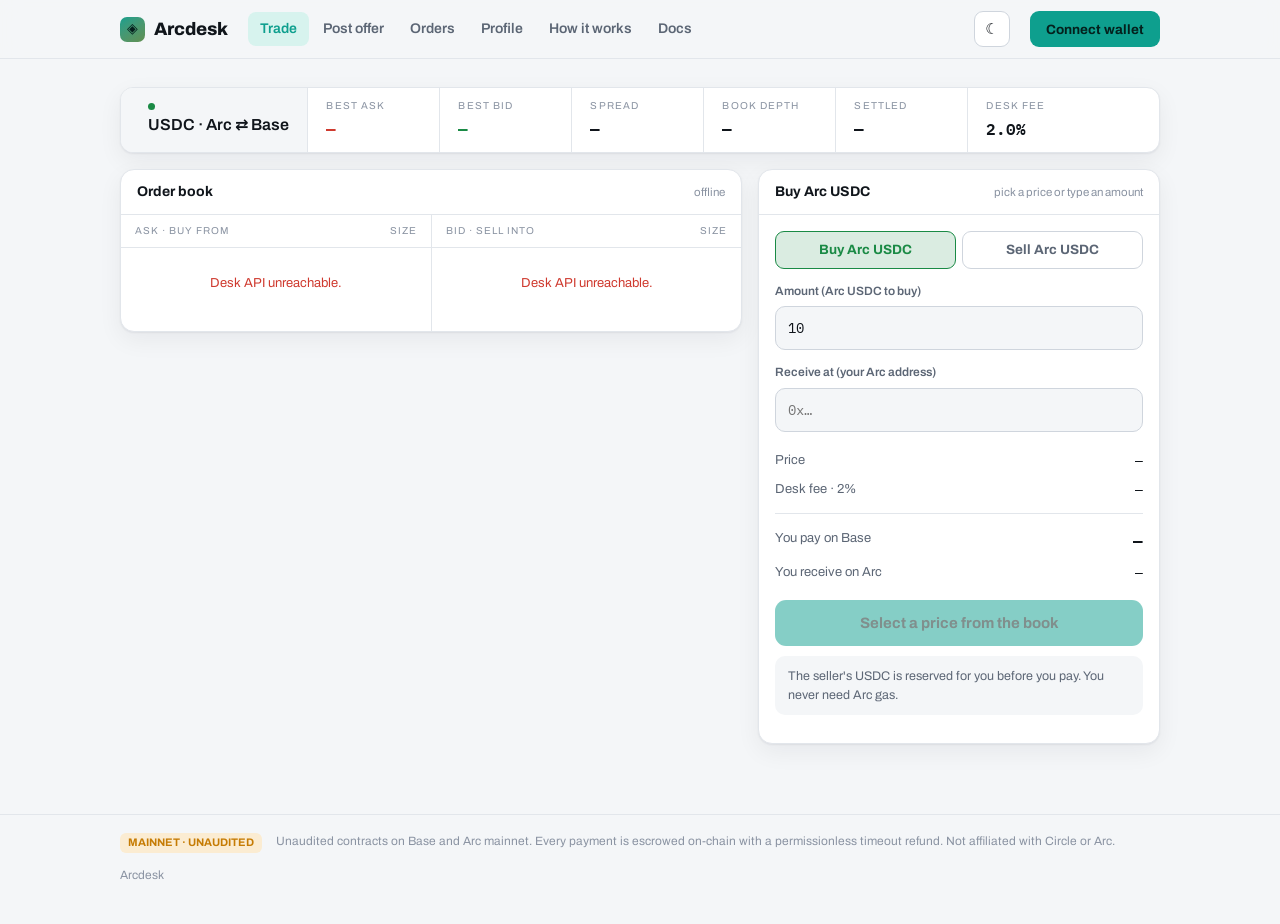
==== web/index.html @ 7fc75773 "Arcdesk: two-sided non-custodial OTC desk for USDC between Base and Arc One symmetric escrow contrac" ====
<!DOCTYPE html>
<html lang="en">
<head>
<meta charset="utf-8">
<meta name="viewport" content="width=device-width, initial-scale=1">
<title>Arcdesk</title>
<link rel="icon" type="image/svg+xml" href="favicon.svg">
<link rel="preconnect" href="https://fonts.googleapis.com">
<link rel="preconnect" href="https://fonts.gstatic.com" crossorigin>
<link rel="stylesheet" href="https://fonts.googleapis.com/css2?family=Archivo:wght@500;600;700;800&family=IBM+Plex+Mono:wght@400;500;600&display=swap">
<link rel="stylesheet" href="style.css">
</head>
<body>
<header><div class="wrap bar">
  <a class="brand" href="index.html"><span class="spark">&#9672;</span> Arcdesk</a>
  <nav class="menu">
    <a href="index.html" data-page="trade">Trade</a>
    <a href="post.html" data-page="post">Post offer</a>
    <a href="orders.html" data-page="orders">Orders</a>
    <a href="profile.html" data-page="profile">Profile</a>
    <a href="how.html" data-page="how">How it works</a>
    <a href="docs.html" data-page="docs">Docs</a>
  </nav>
  <div class="grow"></div>
  <button class="themebtn" id="themebtn" aria-label="Toggle theme">☾</button>
  <button class="connect" id="connect">Connect wallet</button>
</div></header>
<main><div class="wrap">

<div class="strip">
  <div class="cell pair"><span></span><b><span class="dot"></span> USDC · Arc &#8644; Base</b></div>
  <div class="cell ask"><span>Best ask</span><b class="mono" id="s-ask">—</b></div>
  <div class="cell bid"><span>Best bid</span><b class="mono" id="s-bid">—</b></div>
  <div class="cell"><span>Spread</span><b class="mono" id="s-spread">—</b></div>
  <div class="cell"><span>Book depth</span><b class="mono" id="s-depth">—</b></div>
  <div class="cell"><span>Settled</span><b class="mono" id="s-trades">—</b></div>
  <div class="cell"><span>Desk fee</span><b class="mono">2.0%</b></div>
</div>

<div class="exchange">
  <div class="panel">
    <div class="ph"><b>Order book</b><span id="bookmeta">price per 1 Arc USDC, fee included</span></div>
    <div class="bookcols">
      <div class="bookcol asks">
        <div class="colhead"><div>Ask · buy from</div><div class="r">Size</div></div>
        <div id="asks"><p class="emptybook">loading…</p></div>
      </div>
      <div class="bookcol bids">
        <div class="colhead"><div>Bid · sell into</div><div class="r">Size</div></div>
        <div id="bids"><p class="emptybook">loading…</p></div>
      </div>
    </div>
  </div>

  <div class="panel">
    <div class="ph"><b id="tk-title">Trade</b><span id="tk-hint">pick a price or type an amount</span></div>
    <div class="ticket">
      <div class="tside">
        <button data-side="ask" aria-pressed="true">Buy Arc USDC</button>
        <button data-side="bid" aria-pressed="false">Sell Arc USDC</button>
      </div>
      <div class="field">
        <label for="bf-amt" id="bf-amtlabel">Amount (Arc USDC)</label>
        <input class="input mono" id="bf-amt" inputmode="decimal" value="10">
      </div>
      <div class="field">
        <label for="bf-recv" id="bf-recvlabel">Receive at (your Arc address)</label>
        <input class="input mono" id="bf-recv" placeholder="0x…">
      </div>
      <div class="tline"><span id="tk-pricelabel">Price</span><b class="mono" id="tk-price">—</b></div>
      <div class="tline"><span>Desk fee · 2%</span><b class="mono" id="tk-fee">—</b></div>
      <div class="tsep"></div>
      <div class="tline big"><span id="tk-totlabel">You pay</span><b class="mono" id="tk-total">—</b></div>
      <div class="tline"><span id="tk-getlabel">You receive</span><b class="mono" id="tk-get">—</b></div>
      <ul class="steps" id="bf-steps" style="display:none;margin:12px 0 0"></ul>
      <button class="cta" id="bf-go" style="margin-top:14px" disabled>Select a price</button>
      <p class="note" style="margin-top:10px;font-size:12.5px" id="tk-note"></p>
    </div>
  </div>
</div>


</div></main>
<footer><div class="wrap">
  <span class="flag">MAINNET · UNAUDITED</span>
  Unaudited contracts on Base and Arc mainnet. Every payment is escrowed on-chain with a
  permissionless timeout refund. Not affiliated with Circle or Arc.
  <span class="grow" style="flex:1"></span><span>Arcdesk</span>
</div></footer>
<script src="app.js"></script>
<script>
initNav("trade");

let offers = [], bids = [], chosen = null, side = "ask";

// Everything is quoted as price per 1 Arc USDC with the desk fee included, so the two sides
// of the book compare directly even though they settle on opposite chains.
const askPrice = (o) => (1 + o.premiumBps / 10000) * 1.02;
const bidPrice = (b) => (1 + b.premiumBps / 10000);
const usd = (n) => "$" + n.toFixed(3);

async function load() {
  try {
    const [o, b, st] = await Promise.all([api("/offers"), api("/bids"), api("/stats")]);
    offers = o.offers; bids = b.bids;
    $("#s-trades").textContent = st.trades;
    render();
  } catch (e) {
    $("#asks").innerHTML = $("#bids").innerHTML =
      '<p class="emptybook" style="color:var(--crit)">Desk API unreachable.</p>';
    $("#bookmeta").textContent = "offline";
  }
}

function render() {
  const asks = offers.slice().sort((a, z) => askPrice(a) - askPrice(z));
  const bds  = bids.slice().sort((a, z) => bidPrice(z) - bidPrice(a));
  const maxA = Math.max(1, ...asks.map((o) => Number(o.remaining)));
  const maxB = Math.max(1, ...bds.map((b) => Number(b.remaining)));

  $("#asks").innerHTML = asks.length ? asks.map((o) =>
    `<div class="lvl" data-ask="${o.offerId}">
       <div class="depth" style="width:${(Number(o.remaining) / maxA * 100).toFixed(1)}%"></div>
       <div class="p">${usd(askPrice(o))}</div><div class="s">${fmt6(o.remaining)}</div></div>`).join("")
    : '<p class="emptybook"><b>No asks</b>Nobody is selling Arc USDC yet.</p>';

  $("#bids").innerHTML = bds.length ? bds.map((b) =>
    `<div class="lvl" data-bid="${b.offerId}">
       <div class="depth" style="width:${(Number(b.remaining) / maxB * 100).toFixed(1)}%"></div>
       <div class="p">${usd(bidPrice(b))}</div><div class="s">${fmt6(b.remaining)}</div></div>`).join("")
    : '<p class="emptybook"><b>No bids</b>Nobody is buying Arc USDC yet.</p>';

  const bestAsk = asks.length ? askPrice(asks[0]) : null;
  const bestBid = bds.length ? bidPrice(bds[0]) : null;
  $("#s-ask").textContent = bestAsk ? usd(bestAsk) : "—";
  $("#s-bid").textContent = bestBid ? usd(bestBid) : "—";
  $("#s-spread").textContent = bestAsk && bestBid ? ((bestAsk - bestBid) * 100).toFixed(1) + "¢" : "—";
  const depth = offers.reduce((s, o) => s + Number(o.remaining), 0) + bids.reduce((s, b) => s + Number(b.remaining), 0);
  $("#s-depth").textContent = depth ? fmt6(String(Math.round(depth))) : "—";

  $$("[data-ask]").forEach((el) => el.addEventListener("click", () => pick("ask", offers.find((o) => o.offerId === el.dataset.ask))));
  $$("[data-bid]").forEach((el) => el.addEventListener("click", () => pick("bid", bids.find((b) => b.offerId === el.dataset.bid))));
  if (chosen) {
    const still = (side === "ask" ? offers : bids).find((x) => x.offerId === chosen.offerId);
    chosen = still || null;
    if (!chosen) quote();
  }
  markSelected();
}

function markSelected() {
  $$(".lvl").forEach((el) => el.classList.toggle("sel",
    chosen && (el.dataset.ask === chosen.offerId || el.dataset.bid === chosen.offerId)));
}

function setSide(s) {
  side = s;
  $$(".tside button").forEach((b) => b.setAttribute("aria-pressed", String(b.dataset.side === s)));
  const buying = s === "ask";
  $("#tk-title").textContent = buying ? "Buy Arc USDC" : "Sell Arc USDC";
  $("#bf-amtlabel").textContent = buying ? "Amount (Arc USDC to buy)" : "Amount (Arc USDC to sell)";
  $("#bf-recvlabel").textContent = buying ? "Receive at (your Arc address)" : "Receive Base USDC at";
  $("#tk-totlabel").textContent = buying ? "You pay on Base" : "You send on Arc";
  $("#tk-getlabel").textContent = buying ? "You receive on Arc" : "You receive on Base";
  $("#tk-note").textContent = buying
    ? "The seller's USDC is reserved for you before you pay. You never need Arc gas."
    : "The buyer's USDC is reserved for you before you send anything. You never need Base gas.";
  markSelected();
  quote();
}
// Switching sides by hand clears the picked level; clicking a level switches side and keeps it.
$$(".tside button").forEach((b) => b.addEventListener("click", () => {
  chosen = null;
  setSide(b.dataset.side);
}));

function pick(s, o) {
  if (!o) return;
  chosen = o;
  setSide(s);
  if (wallet.addr && !$("#bf-recv").value) $("#bf-recv").value = wallet.addr;
}

function quote() {
  const amt = Math.round((parseFloat($("#bf-amt").value) || 0) * 1e6);
  const go = $("#bf-go");
  if (!chosen) {
    $("#tk-price").textContent = $("#tk-fee").textContent = $("#tk-total").textContent = $("#tk-get").textContent = "—";
    go.disabled = true; go.textContent = "Select a price from the book";
    return;
  }
  const price = side === "ask" ? askPrice(chosen) : bidPrice(chosen);
  $("#tk-price").textContent = usd(price);
  if (side === "ask") {
    const proceeds = Math.floor(amt * (10000 + chosen.premiumBps) / 10000);
    const fee = Math.floor(proceeds * 200 / 10000);
    $("#tk-fee").textContent = fmt6(String(fee));
    $("#tk-total").textContent = fmt6(String(proceeds + fee)) + " USDC";
    $("#tk-get").textContent = fmt6(String(amt)) + " USDC";
    go.textContent = "Buy " + fmt6(String(amt)) + " Arc USDC";
  } else {
    const payout = Math.floor(amt * (10000 + chosen.premiumBps) / 10000);
    const fee = Math.floor(payout * 200 / 10000);
    $("#tk-fee").textContent = fmt6(String(fee));
    $("#tk-total").textContent = fmt6(String(amt)) + " USDC";
    $("#tk-get").textContent = fmt6(String(payout - fee)) + " USDC";
    go.textContent = "Sell " + fmt6(String(amt)) + " Arc USDC";
  }
  go.disabled = amt <= 0;
}
$("#bf-amt").addEventListener("input", quote);

const ASK_STEPS = [
  ["Reserved for you", "the seller's USDC is set aside before you pay"],
  ["Approve USDC", "wallet transaction 1 of 2, on Base"],
  ["Payment locked", "wallet transaction 2 of 2, escrowed under a hashlock"],
  ["Delivered on Arc", "the desk submits it — you spend no Arc gas"],
];
const BID_STEPS = [
  ["Reserved for you", "the buyer's USDC is set aside before you send anything"],
  ["Approve USDC", "wallet transaction 1 of 2, on Arc"],
  ["Arc USDC locked", "wallet transaction 2 of 2, escrowed under a hashlock"],
  ["Paid on Base", "the desk releases the Base USDC to your address"],
];
function drawSteps(state) {
  const steps = side === "ask" ? ASK_STEPS : BID_STEPS;
  const ul = $("#bf-steps");
  ul.style.display = "block";
  ul.innerHTML = steps.map((s, i) =>
    `<li class="${i < state ? "done" : i === state ? "active" : ""}"><span class="k">${i < state ? "&#10003;" : i + 1}</span>
     <div class="tx"><b>${s[0]}</b><span>${s[1]}</span></div></li>`).join("");
}

$("#bf-go").addEventListener("click", async () => {
  try {
    if (!chosen) return;
    if (!wallet.addr) await wallet.connect();
    const recv = $("#bf-recv").value.trim();
    if (!/^0x[0-9a-fA-F]{40}$/.test(recv)) return toast("Enter a valid receive address.", "err");
    const amt = Math.round((parseFloat($("#bf-amt").value) || 0) * 1e6);
    if (amt <= 0) return toast("Enter an amount.", "err");
    $("#bf-go").disabled = true;
    drawSteps(0);

    const isAsk = side === "ask";
    const ord = isAsk
      ? await api("/orders", { method: "POST", body: JSON.stringify({
          offerId: chosen.offerId, amount6: String(amt), takerSource: wallet.addr, recipientArc: recv }) })
      : await api("/fills", { method: "POST", body: JSON.stringify({
          offerId: chosen.offerId, amount6: String(amt), sellerArc: wallet.addr, recipientSource: recv }) });
    drawSteps(1);

    const chain = isAsk ? "source" : "arc";
    const total = BigInt(ord.lockPayment.proceeds) + BigInt(ord.lockPayment.fee);
    await wallet.waitTx(await wallet.send(ord.usdc, dataApprove(ord.escrow, total), chain), chain);
    drawSteps(2);
    await wallet.waitTx(await wallet.send(ord.escrow, dataLockPayment(ord.lockPayment), chain), chain);
    drawSteps(3);
    toast(isAsk ? "Payment locked. Delivering on Arc…" : "Arc USDC locked. Releasing your Base USDC…");

    for (let i = 0; i < 60; i++) {
      const st = (await api("/orders/" + ord.orderId)).status;
      if (st === "delivered") { drawSteps(4); toast("Settled. Check your wallet."); break; }
      if (st === "refunded") { toast("Order refunded.", "err"); break; }
      await new Promise((r) => setTimeout(r, 4000));
    }
    location.href = "orders.html";
  } catch (e) {
    toast(e.message, "err");
  } finally { quote(); }
});

setSide("ask");
load();
setInterval(load, 12000);
</script>
</body>
</html>
---- web/style.css ----
/* Arcdesk — shared stylesheet. Dark-first trading desk look: ink ground, mono data,
   teal action + amber urgency. */
:root {
  --ground: #0d1117;
  --surface: #161b22;
  --elevated: #1b222c;
  --line: #262d38;
  --line-strong: #333c49;
  --ink: #e8ecf2;
  --muted: #98a2b3;
  --faint: #6b7482;
  --teal: #35d0ba;
  --teal-soft: #12312e;
  --amber: #f5a524;
  --amber-soft: #35290f;
  --good: #3fb950;
  --crit: #f85149;
  --crit-soft: #3a1a18;
  --shadow: 0 1px 2px rgba(0,0,0,.4), 0 12px 32px rgba(0,0,0,.35);
  color-scheme: dark;
}
/* explicit user choice (theme button) beats the OS setting */
:root[data-theme="light"] {
  --ground: #f4f6f8; --surface: #fff; --elevated: #fff;
  --line: #e2e6eb; --line-strong: #cfd5dd;
  --ink: #10151b; --muted: #5c6675; --faint: #8a93a2;
  --teal: #0e9f8e; --teal-soft: #d7f3ee;
  --amber: #c67c05; --amber-soft: #fbecd2;
  --good: #1a8a45; --crit: #cf3a2f; --crit-soft: #fbe3e0;
  --shadow: 0 1px 2px rgba(16,21,27,.06), 0 8px 24px rgba(16,21,27,.06);
  color-scheme: light;
}
:root[data-theme="dark"] {
  --ground: #0d1117; --surface: #161b22; --elevated: #1b222c;
  --line: #262d38; --line-strong: #333c49;
  --ink: #e8ecf2; --muted: #98a2b3; --faint: #6b7482;
  --teal: #35d0ba; --teal-soft: #12312e;
  --amber: #f5a524; --amber-soft: #35290f;
  --good: #3fb950; --crit: #f85149; --crit-soft: #3a1a18;
  --shadow: 0 1px 2px rgba(0,0,0,.4), 0 12px 32px rgba(0,0,0,.35);
  color-scheme: dark;
}
@media (prefers-color-scheme: light) {
  :root:not([data-theme="dark"]) {
    --ground: #f4f6f8; --surface: #fff; --elevated: #fff;
    --line: #e2e6eb; --line-strong: #cfd5dd;
    --ink: #10151b; --muted: #5c6675; --faint: #8a93a2;
    --teal: #0e9f8e; --teal-soft: #d7f3ee;
    --amber: #c67c05; --amber-soft: #fbecd2;
    --good: #1a8a45; --crit: #cf3a2f; --crit-soft: #fbe3e0;
    --shadow: 0 1px 2px rgba(16,21,27,.06), 0 8px 24px rgba(16,21,27,.06);
    color-scheme: light;
  }
}
* { box-sizing: border-box; }
body {
  margin: 0; background: var(--ground); color: var(--ink);
  font-family: "Archivo", system-ui, sans-serif; line-height: 1.45;
  -webkit-font-smoothing: antialiased;
  /* sticky footer: short pages keep the TESTNET bar pinned to the bottom */
  min-height: 100vh; display: flex; flex-direction: column;
}
main { flex: 1; }
.mono { font-family: "IBM Plex Mono", ui-monospace, monospace; font-variant-numeric: tabular-nums; }
h1, h2, h3 { margin: 0 0 8px; text-wrap: balance; letter-spacing: -.01em; }
p { margin: 0 0 12px; }
a { color: var(--teal); text-decoration: none; }
a:hover { text-decoration: underline; }
button { font-family: inherit; cursor: pointer; }
.wrap { max-width: 1080px; margin: 0 auto; padding: 0 20px; }

/* nav */
header {
  position: sticky; top: 0; z-index: 20; border-bottom: 1px solid var(--line);
  background: color-mix(in srgb, var(--ground) 88%, transparent); backdrop-filter: blur(10px);
}
.bar { display: flex; align-items: center; gap: 20px; height: 58px; }
.brand { display: flex; align-items: center; gap: 9px; font-weight: 800; font-size: 18px; color: var(--ink); }
.brand:hover { text-decoration: none; }
.spark {
  width: 25px; height: 25px; border-radius: 7px; color: #05201d; font-weight: 800; font-size: 14px;
  display: grid; place-items: center;
  background: linear-gradient(145deg, var(--teal), color-mix(in srgb, var(--teal) 55%, var(--amber)));
}
nav.menu { display: flex; gap: 2px; }
nav.menu a {
  padding: 7px 12px; border-radius: 8px; color: var(--muted); font-weight: 600; font-size: 14px;
}
nav.menu a:hover { color: var(--ink); text-decoration: none; }
nav.menu a.here { color: var(--teal); background: var(--teal-soft); }
.grow { flex: 1; }
.connect {
  height: 36px; padding: 0 15px; border-radius: 9px; border: 1px solid transparent;
  background: var(--teal); color: #04211d; font-weight: 700; font-size: 13.5px;
  display: inline-flex; align-items: center; gap: 7px;
}
.connect.on { background: var(--surface); color: var(--ink); border-color: var(--line-strong); }
.dot { width: 7px; height: 7px; border-radius: 50%; background: var(--good); }

main { padding: 28px 0 70px; }
.pagehead { margin-bottom: 20px; }
.pagehead h1 { font-size: clamp(22px, 3.4vw, 32px); font-weight: 800; }
.pagehead p { color: var(--muted); max-width: 62ch; }

/* cards / panels */
.card {
  background: var(--surface); border: 1px solid var(--line); border-radius: 14px;
  padding: 18px; box-shadow: var(--shadow);
}
.grid2 { display: grid; grid-template-columns: 1fr 1fr; gap: 14px; }
@media (max-width: 760px) { .grid2 { grid-template-columns: 1fr; } }

/* offer rows */
.offer {
  position: relative; overflow: hidden; background: var(--surface);
  border: 1px solid var(--line); border-radius: 13px; padding: 14px 16px; margin-bottom: 10px;
  display: grid; grid-template-columns: 1.2fr .8fr 1fr auto; gap: 12px 18px; align-items: center;
  box-shadow: var(--shadow);
}
.offer.open { border-left: 3px solid color-mix(in srgb, var(--teal) 55%, var(--line)); }
@media (max-width: 700px) { .offer { grid-template-columns: 1fr 1fr; } .offer .buycell { grid-column: 1/-1; } }
.cell label { display: block; font-size: 10px; text-transform: uppercase; letter-spacing: .11em; color: var(--faint); margin-bottom: 3px; }
.amt { font-size: 19px; font-weight: 600; }
.amt small { font-size: 12px; color: var(--muted); font-weight: 500; }
.maker { color: var(--faint); font-size: 12px; }
.prem { font-size: 16px; font-weight: 600; }
.prem.low { color: var(--good); } .prem.mid { color: var(--amber); } .prem.high { color: var(--crit); }
.openflag { color: var(--teal); font-weight: 600; font-size: 12.5px; }
.buy {
  height: 38px; padding: 0 18px; border-radius: 10px; border: 0;
  background: var(--teal); color: #04211d; font-weight: 700; font-size: 14px; white-space: nowrap;
}
.buycell { display: flex; justify-content: flex-end; }

/* forms */
.field { margin-bottom: 14px; }
.field label { display: block; font-size: 12px; font-weight: 600; color: var(--muted); margin-bottom: 6px; }
.input {
  width: 100%; height: 44px; padding: 0 12px; border-radius: 10px;
  border: 1px solid var(--line-strong); background: var(--ground); color: var(--ink);
  font-family: "IBM Plex Mono", monospace; font-size: 14px;
}
.input:focus { outline: none; border-color: var(--teal); box-shadow: 0 0 0 3px color-mix(in srgb, var(--teal) 28%, transparent); }
.cta {
  width: 100%; height: 46px; border-radius: 11px; border: 0;
  background: var(--teal); color: #04211d; font-weight: 700; font-size: 15px;
}
.cta:disabled { opacity: .5; cursor: default; }
.ghost {
  height: 36px; padding: 0 14px; border-radius: 9px; border: 1px solid var(--line-strong);
  background: none; color: var(--muted); font-weight: 600; font-size: 13px;
}

/* badges + status */
.badge { font-size: 11px; font-weight: 700; padding: 3px 9px; border-radius: 999px; }
.badge.done { background: color-mix(in srgb, var(--good) 16%, transparent); color: var(--good); }
.badge.pending { background: var(--amber-soft); color: var(--amber); }
.badge.refund { background: var(--crit-soft); color: var(--crit); }
.badge.neutral { background: var(--line); color: var(--muted); }

/* steps */
.steps { list-style: none; margin: 0; padding: 0; }
.steps li { display: flex; gap: 12px; padding: 8px 0; align-items: flex-start; }
.steps .k {
  width: 24px; height: 24px; border-radius: 50%; border: 2px solid var(--line-strong); flex: none;
  display: grid; place-items: center; font-size: 12px; color: var(--faint); background: var(--surface);
}
.steps li.active .k { border-color: var(--teal); color: var(--teal); }
.steps li.done .k { border-color: var(--good); background: var(--good); color: #04211d; }
.steps .tx b { display: block; font-weight: 600; }
.steps .tx span { color: var(--muted); font-size: 12px; }

.note { font-size: 13px; color: var(--muted); background: var(--ground); border-radius: 10px; padding: 11px 13px; }
.note.warn { background: var(--amber-soft); color: var(--amber); }
.note.err { background: var(--crit-soft); color: var(--crit); }
.statrow { display: flex; gap: 26px; flex-wrap: wrap; margin: 6px 0 18px; }
.statrow .s b { display: block; font-size: 20px; }
.statrow .s span { font-size: 11px; text-transform: uppercase; letter-spacing: .1em; color: var(--faint); }
table.tbl { width: 100%; border-collapse: collapse; font-size: 13.5px; }
table.tbl th { text-align: left; font-size: 10.5px; text-transform: uppercase; letter-spacing: .1em; color: var(--faint); padding: 8px 10px; border-bottom: 1px solid var(--line); }
table.tbl td { padding: 10px; border-bottom: 1px solid var(--line); }
.tblwrap { overflow-x: auto; }

footer { border-top: 1px solid var(--line); color: var(--faint); font-size: 12px; padding: 18px 0 40px; }
footer .wrap { display: flex; gap: 14px; flex-wrap: wrap; }
.flag { background: var(--amber-soft); color: var(--amber); font-weight: 700; padding: 2px 8px; border-radius: 6px; font-size: 11px; }

.themebtn {
  width: 36px; height: 36px; border-radius: 9px; border: 1px solid var(--line-strong);
  background: var(--surface); color: var(--ink); display: grid; place-items: center; font-size: 15px;
}
.themebtn:hover { border-color: var(--teal); }

/* docs page */
.doc h2 { font-size: 17px; margin-top: 26px; }
.doc pre {
  background: var(--surface); border: 1px solid var(--line); border-radius: 10px;
  padding: 13px 15px; overflow-x: auto; font-size: 13px; line-height: 1.55;
  font-family: "IBM Plex Mono", monospace;
}
.doc code { font-family: "IBM Plex Mono", monospace; font-size: .92em; background: var(--surface); border: 1px solid var(--line); border-radius: 5px; padding: 1px 5px; }
.doc pre code { border: 0; padding: 0; background: none; }


/* ---- exchange layout ---- */
.strip{
  display:flex;gap:0;flex-wrap:wrap;align-items:stretch;
  background:var(--surface);border:1px solid var(--line);border-radius:13px;
  overflow:hidden;margin-bottom:16px;box-shadow:var(--shadow)
}
.strip .cell{padding:11px 18px;border-right:1px solid var(--line);min-width:132px}
.strip .cell:last-child{border-right:0}
.strip .cell span{display:block;font-size:10px;text-transform:uppercase;letter-spacing:.11em;color:var(--faint);margin-bottom:3px}
.strip .cell b{font-size:16px;font-weight:600}
.strip .pair{background:var(--ground);display:flex;align-items:center;gap:9px;font-weight:700;font-size:15px}
.strip .pair .dot{width:7px;height:7px;border-radius:50%;background:var(--good)}
.strip .ask b{color:var(--crit)} .strip .bid b{color:var(--good)}

.exchange{display:grid;grid-template-columns:minmax(0,1.55fr) minmax(300px,1fr);gap:16px;align-items:start}
@media(max-width:900px){.exchange{grid-template-columns:1fr}}

.panel{background:var(--surface);border:1px solid var(--line);border-radius:14px;overflow:hidden;box-shadow:var(--shadow)}
.panel > .ph{display:flex;align-items:center;justify-content:space-between;gap:10px;
  padding:12px 16px;border-bottom:1px solid var(--line)}
.panel > .ph b{font-size:14px}
.panel > .ph span{font-size:11.5px;color:var(--faint)}

.bookcols{display:grid;grid-template-columns:1fr 1fr}
@media(max-width:560px){.bookcols{grid-template-columns:1fr}}
.bookcol{min-width:0}
.bookcol + .bookcol{border-left:1px solid var(--line)}
@media(max-width:560px){.bookcol + .bookcol{border-left:0;border-top:1px solid var(--line)}}
.colhead{display:grid;grid-template-columns:1fr 1fr;gap:8px;padding:9px 14px;
  font-size:10px;text-transform:uppercase;letter-spacing:.1em;color:var(--faint);
  border-bottom:1px solid var(--line)}
.colhead .r{text-align:right}
.lvl{display:grid;grid-template-columns:1fr 1fr;gap:8px;align-items:center;position:relative;
  padding:8px 14px;font-size:13.5px;cursor:pointer;border-bottom:1px solid var(--line)}
.lvl:last-child{border-bottom:0}
.lvl:hover{background:var(--ground)}
.lvl .depth{position:absolute;top:0;bottom:0;right:0;opacity:.13;pointer-events:none}
.asks .lvl .depth{background:var(--crit)} .bids .lvl .depth{background:var(--good)}
.lvl .p{position:relative;font-weight:600;font-variant-numeric:tabular-nums}
.asks .lvl .p{color:var(--crit)} .bids .lvl .p{color:var(--good)}
.lvl .s{position:relative;text-align:right;color:var(--muted);font-variant-numeric:tabular-nums}
.lvl.sel{background:var(--teal-soft)}
.emptybook{padding:26px 16px;text-align:center;color:var(--faint);font-size:13px}
.emptybook b{display:block;color:var(--muted);margin-bottom:4px;font-size:13.5px}

.ticket{padding:16px}
.tside{display:grid;grid-template-columns:1fr 1fr;gap:6px;margin-bottom:14px}
.tside button{height:38px;border-radius:9px;border:1px solid var(--line-strong);background:none;
  color:var(--muted);font-weight:700;font-size:13.5px}
.tside button[aria-pressed="true"][data-side="ask"]{background:color-mix(in srgb,var(--good) 16%,transparent);
  border-color:var(--good);color:var(--good)}
.tside button[aria-pressed="true"][data-side="bid"]{background:var(--crit-soft);border-color:var(--crit);color:var(--crit)}
.tline{display:flex;justify-content:space-between;font-size:13px;padding:5px 0;color:var(--muted)}
.tline b{color:var(--ink);font-weight:600;font-variant-numeric:tabular-nums}
.tline.big b{font-size:16px}
.tsep{height:1px;background:var(--line);margin:10px 0}
.trust2{display:flex;gap:20px;flex-wrap:wrap;margin-top:18px;padding:14px 16px;
  border:1px dashed var(--line-strong);border-radius:12px}
.trust2 div{display:flex;gap:8px;font-size:12.5px;color:var(--muted);align-items:flex-start;flex:1;min-width:210px}
.trust2 b{color:var(--ink);font-weight:600}
.trust2 .ic{color:var(--teal);font-weight:700}
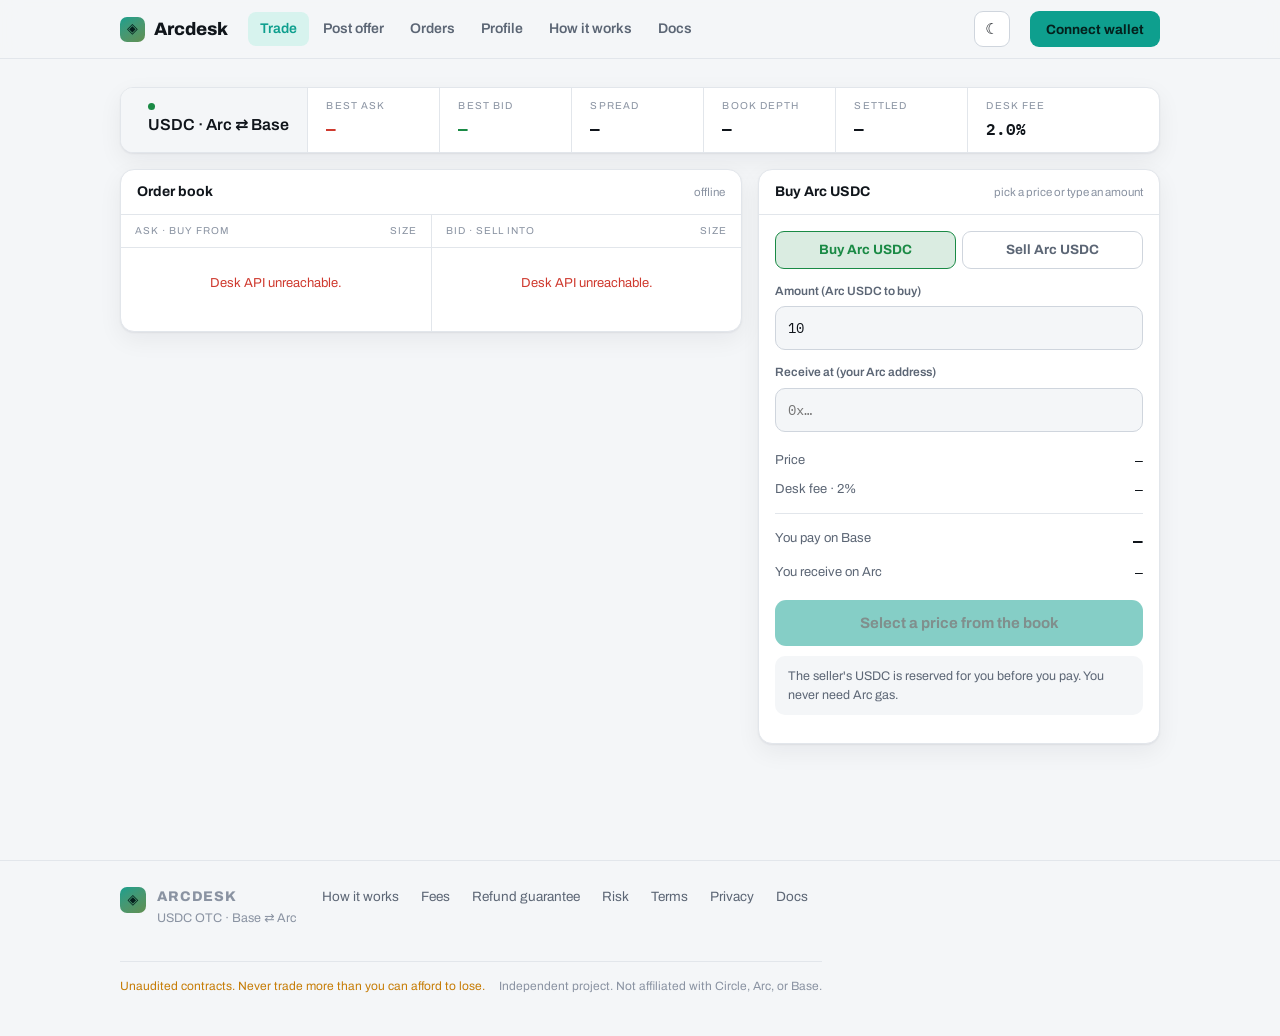
==== commit 424153d4: "Add site footer, policy pages, and link-preview metadata Sharing a link showed a bare URL because th" ====
--- a/web/index.html
+++ b/web/index.html
@@ -4,6 +4,22 @@
 <meta charset="utf-8">
 <meta name="viewport" content="width=device-width, initial-scale=1">
 <title>Arcdesk</title>
+<meta name="description" content="Two-sided desk for moving USDC in and out of Arc. Maker-priced premiums, hashlock-escrowed settlement, self-refund guaranteed.">
+<link rel="canonical" href="https://arcdesk-roan.vercel.app/">
+<meta property="og:type" content="website">
+<meta property="og:site_name" content="Arcdesk">
+<meta property="og:title" content="Arcdesk — USDC OTC between Base and the Arc Network">
+<meta property="og:description" content="Two-sided desk for moving USDC in and out of Arc. Maker-priced premiums, hashlock-escrowed settlement, self-refund guaranteed.">
+<meta property="og:url" content="https://arcdesk-roan.vercel.app/">
+<meta property="og:image" content="https://arcdesk-roan.vercel.app/og.png">
+<meta property="og:image:width" content="1200">
+<meta property="og:image:height" content="630">
+<meta property="og:image:alt" content="Arcdesk order book: asks and bids for USDC between Base and Arc">
+<meta name="twitter:card" content="summary_large_image">
+<meta name="twitter:title" content="Arcdesk — USDC OTC between Base and the Arc Network">
+<meta name="twitter:description" content="Two-sided desk for moving USDC in and out of Arc. Maker-priced premiums, hashlock-escrowed settlement, self-refund guaranteed.">
+<meta name="twitter:image" content="https://arcdesk-roan.vercel.app/og.png">
+<meta name="theme-color" content="#0d1117">
 <link rel="icon" type="image/svg+xml" href="favicon.svg">
 <link rel="preconnect" href="https://fonts.googleapis.com">
 <link rel="preconnect" href="https://fonts.gstatic.com" crossorigin>
@@ -78,15 +94,8 @@
     </div>
   </div>
 </div>
-
-
 </div></main>
-<footer><div class="wrap">
-  <span class="flag">MAINNET · UNAUDITED</span>
-  Unaudited contracts on Base and Arc mainnet. Every payment is escrowed on-chain with a
-  permissionless timeout refund. Not affiliated with Circle or Arc.
-  <span class="grow" style="flex:1"></span><span>Arcdesk</span>
-</div></footer>
+
 <script src="app.js"></script>
 <script>
 initNav("trade");
@@ -274,5 +283,26 @@
 load();
 setInterval(load, 12000);
 </script>
+<footer class="sitefoot"><div class="wrap">
+  <div class="inner">
+    <div class="brandcol">
+      <span class="spark">&#9672;</span>
+      <div><div class="bname">Arcdesk</div><div class="btag">USDC OTC &middot; Base &#8644; Arc</div></div>
+    </div>
+    <nav>
+      <a href="how.html">How it works</a>
+      <a href="fees.html">Fees</a>
+      <a href="refunds.html">Refund guarantee</a>
+      <a href="risk.html">Risk</a>
+      <a href="terms.html">Terms</a>
+      <a href="privacy.html">Privacy</a>
+      <a href="docs.html">Docs</a>
+    </nav>
+  </div>
+  <div class="fine">
+    <span class="warn">Unaudited contracts. Never trade more than you can afford to lose.</span>
+    <span>Independent project. Not affiliated with Circle, Arc, or Base.</span>
+  </div>
+</div></footer>
 </body>
 </html>
--- a/web/style.css
+++ b/web/style.css
@@ -57,10 +57,8 @@
   margin: 0; background: var(--ground); color: var(--ink);
   font-family: "Archivo", system-ui, sans-serif; line-height: 1.45;
   -webkit-font-smoothing: antialiased;
-  /* sticky footer: short pages keep the TESTNET bar pinned to the bottom */
-  min-height: 100vh; display: flex; flex-direction: column;
-}
-main { flex: 1; }
+  min-height: 100vh;
+}
 .mono { font-family: "IBM Plex Mono", ui-monospace, monospace; font-variant-numeric: tabular-nums; }
 h1, h2, h3 { margin: 0 0 8px; text-wrap: balance; letter-spacing: -.01em; }
 p { margin: 0 0 12px; }
@@ -263,3 +261,26 @@
 .trust2 div{display:flex;gap:8px;font-size:12.5px;color:var(--muted);align-items:flex-start;flex:1;min-width:210px}
 .trust2 b{color:var(--ink);font-weight:600}
 .trust2 .ic{color:var(--teal);font-weight:700}
+
+/* ---- site footer ---- */
+.sitefoot{border-top:1px solid var(--line);margin-top:46px;padding:26px 0 40px}
+.sitefoot .inner{display:flex;gap:26px;align-items:flex-start;justify-content:space-between;flex-wrap:wrap}
+.sitefoot .brandcol{display:flex;gap:11px;align-items:flex-start}
+.sitefoot .spark{width:26px;height:26px;border-radius:7px;flex:none}
+.sitefoot .bname{font-weight:800;font-size:14px;letter-spacing:.06em;text-transform:uppercase}
+.sitefoot .btag{font-size:12.5px;color:var(--faint);margin-top:2px}
+.sitefoot nav{display:flex;gap:22px;flex-wrap:wrap}
+.sitefoot nav a{color:var(--muted);font-size:13.5px}
+.sitefoot nav a:hover{color:var(--ink);text-decoration:none}
+.sitefoot .fine{margin-top:20px;padding-top:16px;border-top:1px solid var(--line);
+  display:flex;gap:14px;justify-content:space-between;flex-wrap:wrap;font-size:12px;color:var(--faint)}
+.sitefoot .fine .warn{color:var(--amber)}
+
+/* ---- long-form policy pages ---- */
+.prose{max-width:74ch}
+.prose h2{font-size:17px;margin-top:28px}
+.prose h3{font-size:14.5px;margin-top:20px}
+.prose p,.prose li{color:var(--muted);font-size:14px}
+.prose li{margin-bottom:6px}
+.prose strong{color:var(--ink)}
+.prose .updated{font-size:12.5px;color:var(--faint);margin-bottom:22px}
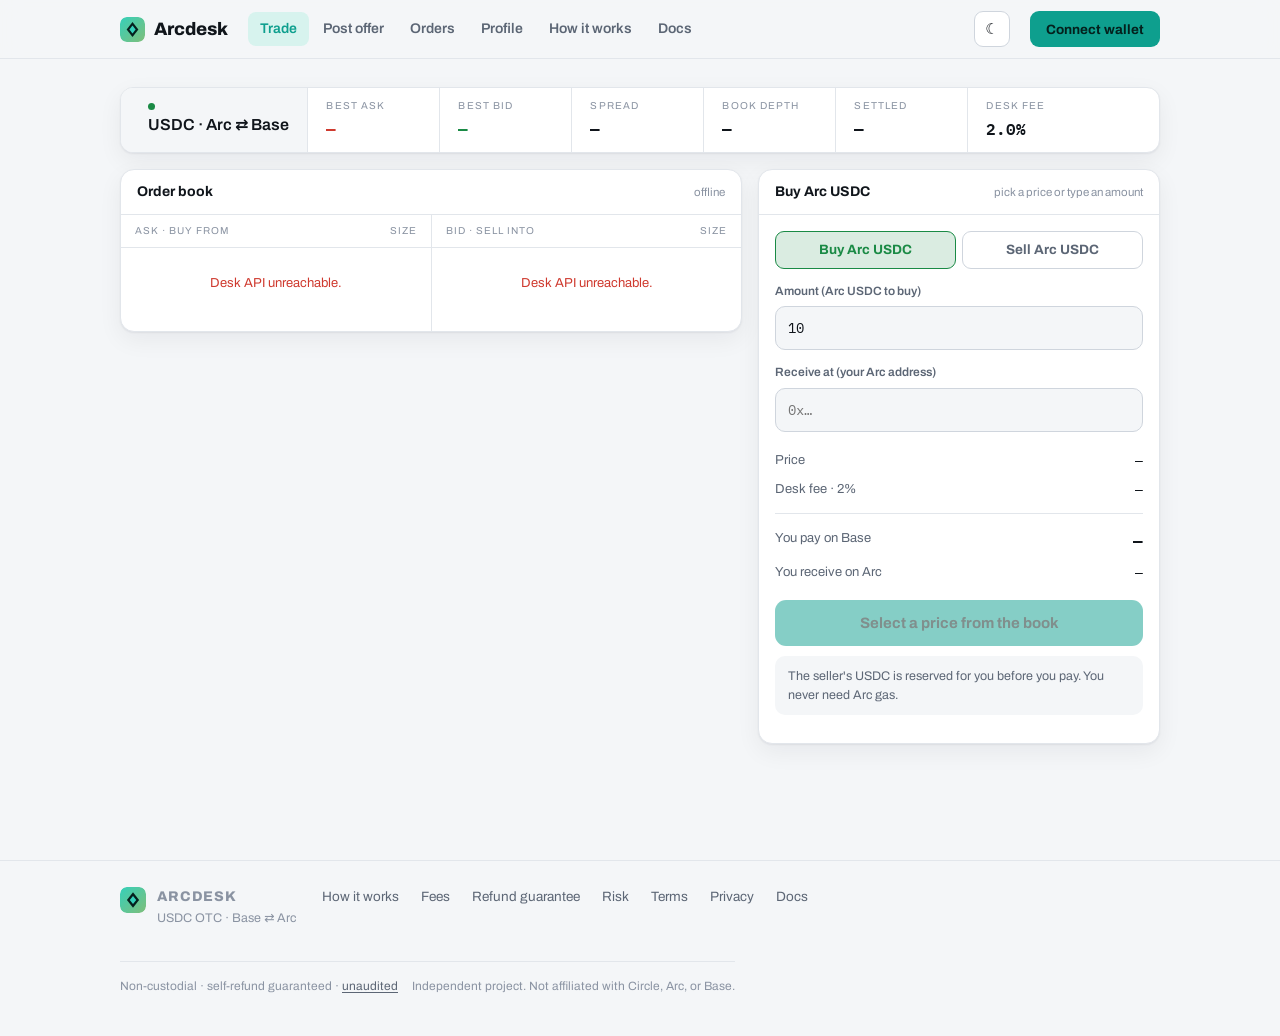
==== commit 8a7f3517: "Move to arcdesk.exchange, unify the brand mark, translate the README The site and API now run on the" ====
--- a/web/index.html
+++ b/web/index.html
@@ -5,20 +5,20 @@
 <meta name="viewport" content="width=device-width, initial-scale=1">
 <title>Arcdesk</title>
 <meta name="description" content="Two-sided desk for moving USDC in and out of Arc. Maker-priced premiums, hashlock-escrowed settlement, self-refund guaranteed.">
-<link rel="canonical" href="https://arcdesk-roan.vercel.app/">
+<link rel="canonical" href="https://arcdesk.exchange/">
 <meta property="og:type" content="website">
 <meta property="og:site_name" content="Arcdesk">
 <meta property="og:title" content="Arcdesk — USDC OTC between Base and the Arc Network">
 <meta property="og:description" content="Two-sided desk for moving USDC in and out of Arc. Maker-priced premiums, hashlock-escrowed settlement, self-refund guaranteed.">
-<meta property="og:url" content="https://arcdesk-roan.vercel.app/">
-<meta property="og:image" content="https://arcdesk-roan.vercel.app/og.png">
+<meta property="og:url" content="https://arcdesk.exchange/">
+<meta property="og:image" content="https://arcdesk.exchange/og.png">
 <meta property="og:image:width" content="1200">
 <meta property="og:image:height" content="630">
 <meta property="og:image:alt" content="Arcdesk order book: asks and bids for USDC between Base and Arc">
 <meta name="twitter:card" content="summary_large_image">
 <meta name="twitter:title" content="Arcdesk — USDC OTC between Base and the Arc Network">
 <meta name="twitter:description" content="Two-sided desk for moving USDC in and out of Arc. Maker-priced premiums, hashlock-escrowed settlement, self-refund guaranteed.">
-<meta name="twitter:image" content="https://arcdesk-roan.vercel.app/og.png">
+<meta name="twitter:image" content="https://arcdesk.exchange/og.png">
 <meta name="theme-color" content="#0d1117">
 <link rel="icon" type="image/svg+xml" href="favicon.svg">
 <link rel="preconnect" href="https://fonts.googleapis.com">
@@ -28,7 +28,7 @@
 </head>
 <body>
 <header><div class="wrap bar">
-  <a class="brand" href="index.html"><span class="spark">&#9672;</span> Arcdesk</a>
+  <a class="brand" href="index.html"><svg class="spark" viewBox="0 0 64 64" aria-hidden="true"><defs><linearGradient id="am" x1="0" y1="0" x2="1" y2="1"><stop offset="0" stop-color="#35d0ba"/><stop offset="1" stop-color="#7fbe7a"/></linearGradient></defs><rect width="64" height="64" rx="16" fill="url(#am)"/><path d="M32 13 L47 32 L32 51 L17 32 Z" fill="#05201d"/><path d="M32 22 L40 32 L32 42 L24 32 Z" fill="#35d0ba"/></svg> Arcdesk</a>
   <nav class="menu">
     <a href="index.html" data-page="trade">Trade</a>
     <a href="post.html" data-page="post">Post offer</a>
@@ -286,7 +286,7 @@
 <footer class="sitefoot"><div class="wrap">
   <div class="inner">
     <div class="brandcol">
-      <span class="spark">&#9672;</span>
+      <svg class="spark" viewBox="0 0 64 64" aria-hidden="true"><defs><linearGradient id="am" x1="0" y1="0" x2="1" y2="1"><stop offset="0" stop-color="#35d0ba"/><stop offset="1" stop-color="#7fbe7a"/></linearGradient></defs><rect width="64" height="64" rx="16" fill="url(#am)"/><path d="M32 13 L47 32 L32 51 L17 32 Z" fill="#05201d"/><path d="M32 22 L40 32 L32 42 L24 32 Z" fill="#35d0ba"/></svg>
       <div><div class="bname">Arcdesk</div><div class="btag">USDC OTC &middot; Base &#8644; Arc</div></div>
     </div>
     <nav>
@@ -300,7 +300,7 @@
     </nav>
   </div>
   <div class="fine">
-    <span class="warn">Unaudited contracts. Never trade more than you can afford to lose.</span>
+    <span>Non-custodial &middot; self-refund guaranteed &middot; <a href="risk.html">unaudited</a></span>
     <span>Independent project. Not affiliated with Circle, Arc, or Base.</span>
   </div>
 </div></footer>
--- a/web/style.css
+++ b/web/style.css
@@ -57,8 +57,11 @@
   margin: 0; background: var(--ground); color: var(--ink);
   font-family: "Archivo", system-ui, sans-serif; line-height: 1.45;
   -webkit-font-smoothing: antialiased;
-  min-height: 100vh;
-}
+  /* short pages still push the footer to the bottom instead of leaving it mid-screen */
+  min-height: 100vh; display: flex; flex-direction: column;
+}
+main { flex: 1 0 auto; }
+.sitefoot { flex: none; }
 .mono { font-family: "IBM Plex Mono", ui-monospace, monospace; font-variant-numeric: tabular-nums; }
 h1, h2, h3 { margin: 0 0 8px; text-wrap: balance; letter-spacing: -.01em; }
 p { margin: 0 0 12px; }
@@ -75,11 +78,8 @@
 .bar { display: flex; align-items: center; gap: 20px; height: 58px; }
 .brand { display: flex; align-items: center; gap: 9px; font-weight: 800; font-size: 18px; color: var(--ink); }
 .brand:hover { text-decoration: none; }
-.spark {
-  width: 25px; height: 25px; border-radius: 7px; color: #05201d; font-weight: 800; font-size: 14px;
-  display: grid; place-items: center;
-  background: linear-gradient(145deg, var(--teal), color-mix(in srgb, var(--teal) 55%, var(--amber)));
-}
+/* one mark everywhere: the header, the footer and favicon.svg draw the same paths */
+.spark { width: 25px; height: 25px; border-radius: 7px; display: block; flex: none; }
 nav.menu { display: flex; gap: 2px; }
 nav.menu a {
   padding: 7px 12px; border-radius: 8px; color: var(--muted); font-weight: 600; font-size: 14px;
@@ -274,7 +274,8 @@
 .sitefoot nav a:hover{color:var(--ink);text-decoration:none}
 .sitefoot .fine{margin-top:20px;padding-top:16px;border-top:1px solid var(--line);
   display:flex;gap:14px;justify-content:space-between;flex-wrap:wrap;font-size:12px;color:var(--faint)}
-.sitefoot .fine .warn{color:var(--amber)}
+.sitefoot .fine a{color:var(--muted);text-decoration:underline;text-underline-offset:2px}
+.sitefoot .fine a:hover{color:var(--ink)}
 
 /* ---- long-form policy pages ---- */
 .prose{max-width:74ch}
@@ -284,3 +285,15 @@
 .prose li{margin-bottom:6px}
 .prose strong{color:var(--ink)}
 .prose .updated{font-size:12.5px;color:var(--faint);margin-bottom:22px}
+
+/* ---- empty states ---- */
+.emptystate{background:var(--surface);border:1px solid var(--line);border-radius:14px;
+  padding:34px 22px;text-align:center;box-shadow:var(--shadow)}
+.emptystate .mark{width:44px;height:44px;border-radius:12px;background:var(--ground);
+  border:1px solid var(--line-strong);display:grid;place-items:center;margin:0 auto 12px;
+  font-size:19px;color:var(--faint)}
+.emptystate b{display:block;font-size:15px;margin-bottom:5px}
+.emptystate p{color:var(--muted);font-size:13.5px;max-width:46ch;margin:0 auto 14px}
+.emptystate .cta2{display:inline-flex;height:40px;align-items:center;padding:0 18px;border-radius:10px;
+  background:var(--teal);color:#04211d;font-weight:700;font-size:14px}
+.emptystate .cta2:hover{text-decoration:none;filter:brightness(1.06)}
